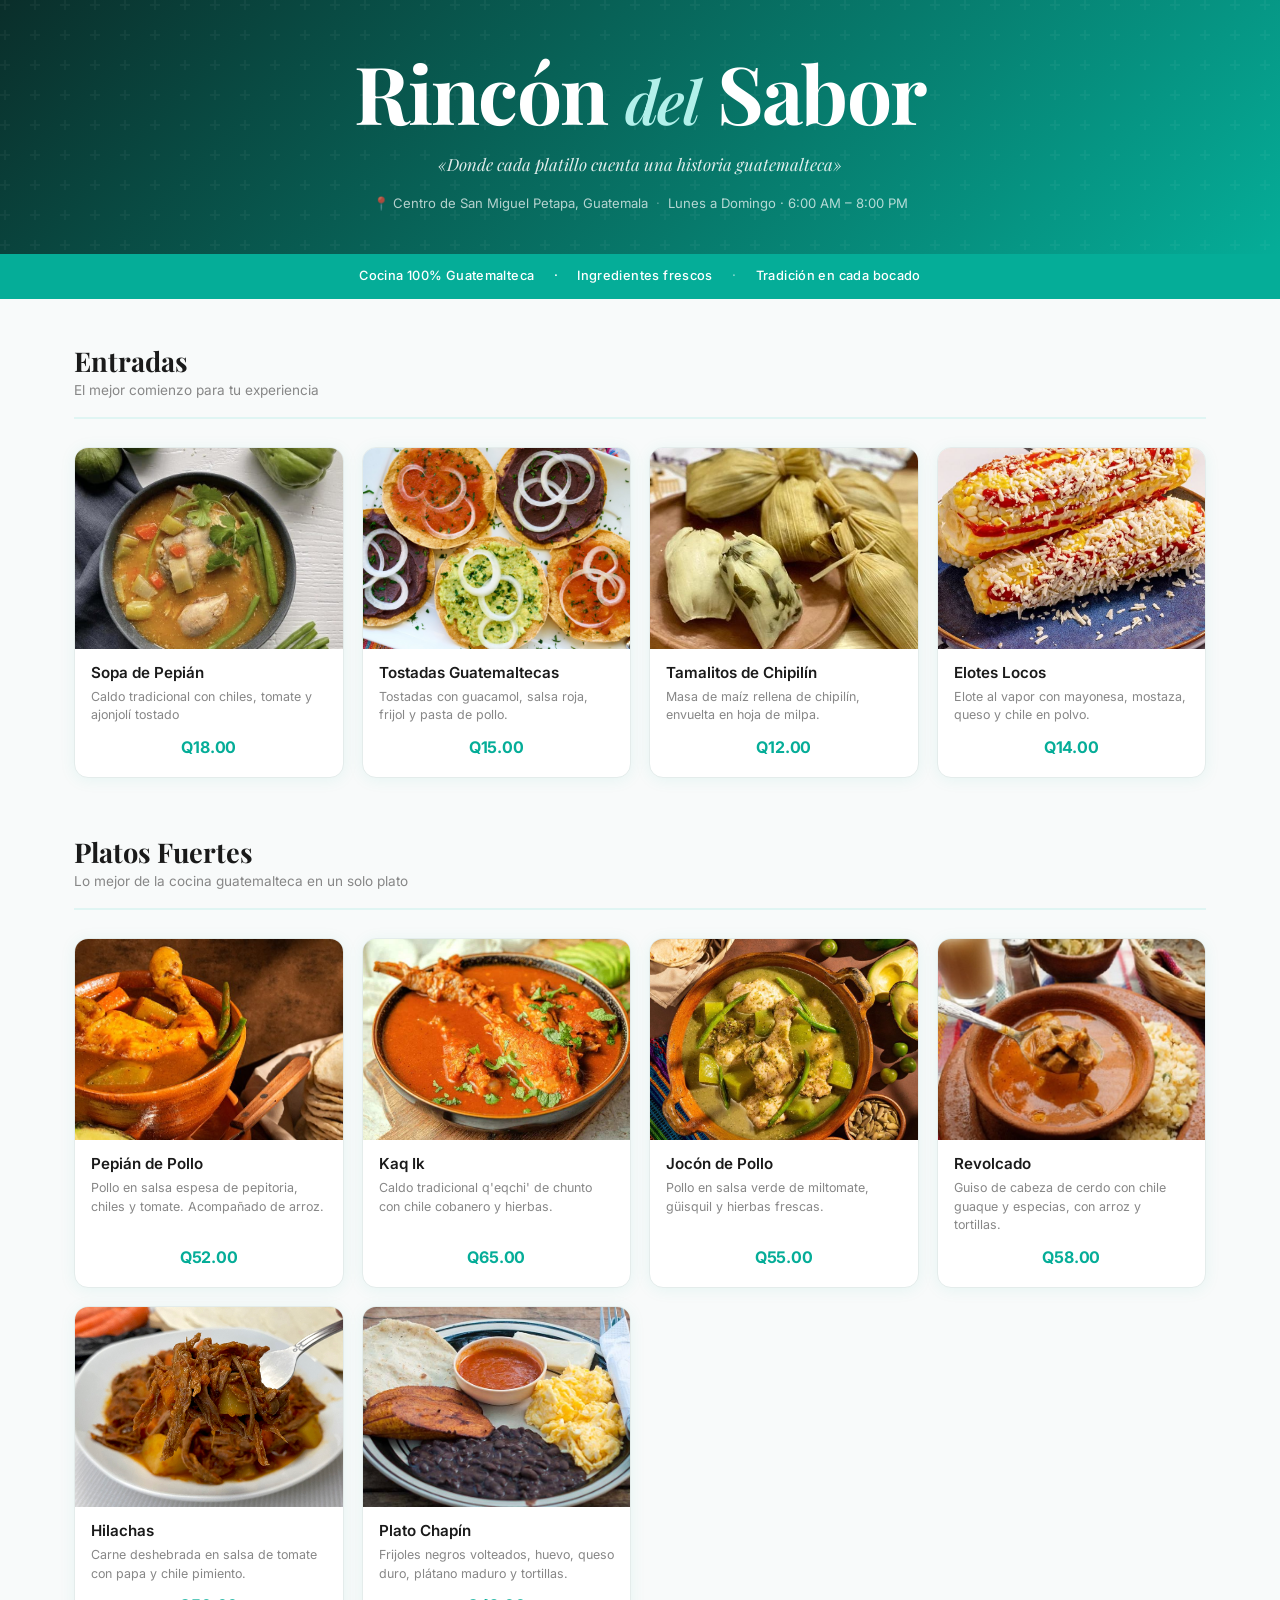
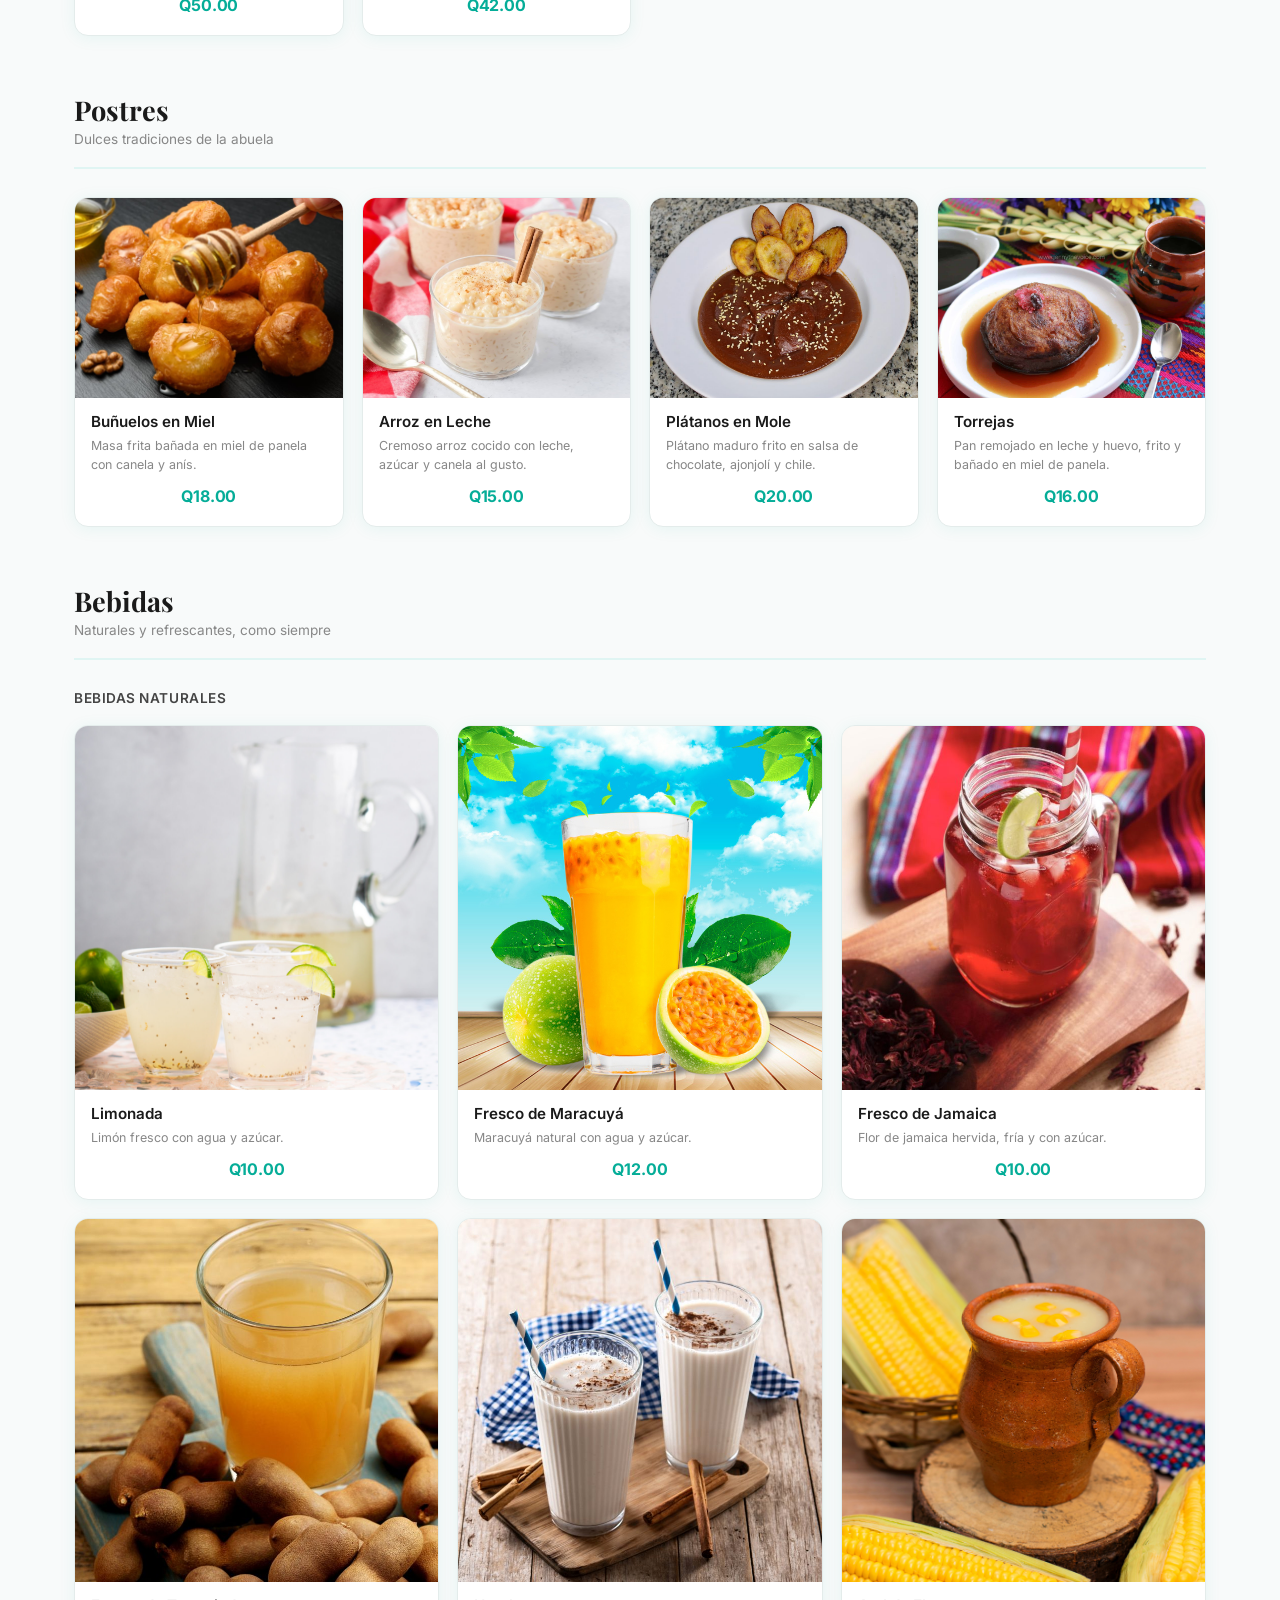
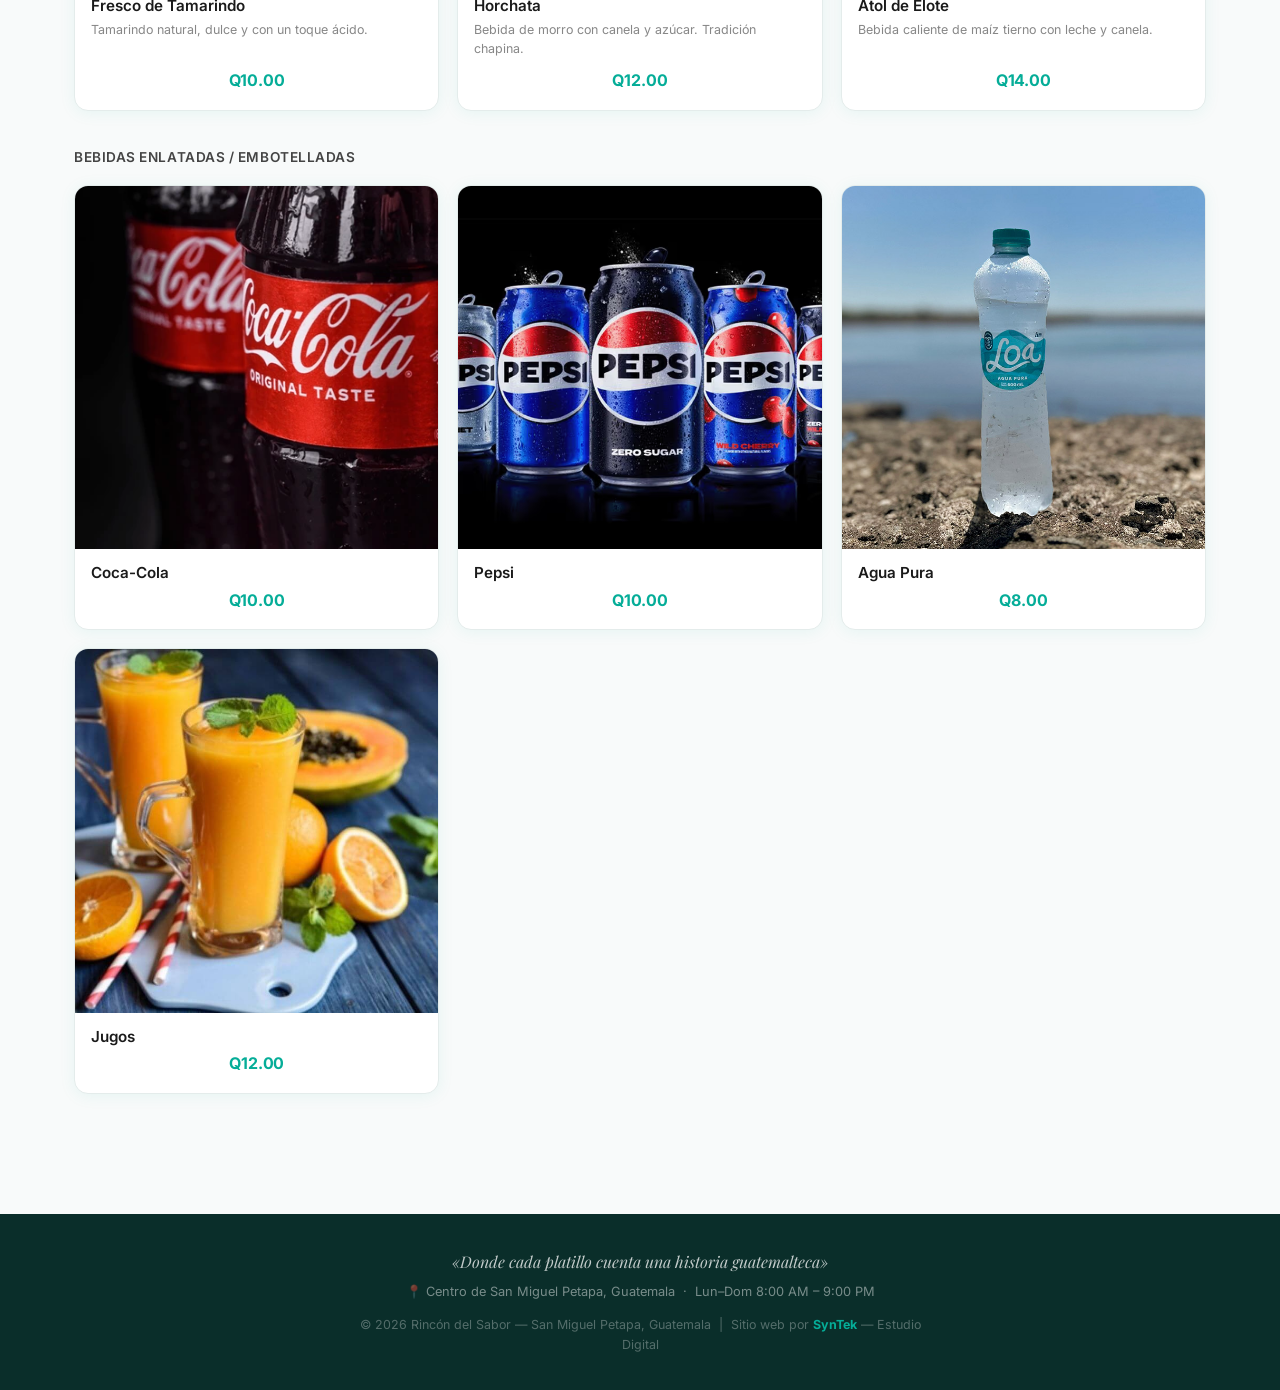
==== public/index.html @ 5f0f4503 "se hace deploy en firebase" ====
<!DOCTYPE html>
<html lang="es">
<head>
  <meta charset="UTF-8" />
  <meta name="viewport" content="width=device-width, initial-scale=1.0" />
  <title>Rincón del Sabor — Menú Digital</title>
  <link rel="preconnect" href="https://fonts.googleapis.com" />
  <link rel="preconnect" href="https://fonts.gstatic.com" crossorigin />
  <link href="https://fonts.googleapis.com/css2?family=Playfair+Display:ital,wght@0,600;0,700;1,600&family=Inter:wght@300;400;500;600&display=swap" rel="stylesheet" />
  <link rel="stylesheet" href="css/styles.css" />
</head>
<body>

  <!-- ── HEADER ── -->
  <header class="header">
    <div class="header-inner">
      <h1 class="restaurante-titulo">Rincón <em>del</em> Sabor</h1>
      <p class="header-mantra">«Donde cada platillo cuenta una historia guatemalteca»</p>
      <div class="header-meta">
        <span>📍 Centro de San Miguel Petapa, Guatemala</span>
        <span class="sep">·</span>
        <span>Lunes a Domingo · 6:00 AM – 8:00 PM</span>
      </div>
    </div>
  </header>

  <!-- ── BANDA ── -->
  <div class="banda">
    <span>Cocina 100% Guatemalteca</span>
    <span lass="bsep">·</span>
    <span> Ingredientes frescos</span>
    <span class="bsep">·</span>
    <span>Tradición en cada bocado</span>
  </div>

  <main class="main">
    <!-- ── ENTRADAS ── -->
    <section class="menu-section" id="entradas">
      <div class="section-header">
        <div>
          <h2>Entradas</h2>
          <p>El mejor comienzo para tu experiencia</p>
        </div>
      </div>
      <div class="menu-grid">

        <div class="menu-card">
          <div class="card-img">
            <img src="img/sopa-pepian.jpg" alt="Sopa de Pepián" onerror="this.parentElement.classList.add('no-img'); this.style.display='none';" />
          </div>
          <div class="card-body">
            <h3>Sopa de Pepián</h3>
            <p>Caldo tradicional con chiles, tomate y ajonjolí tostado</p>
            <span class="precio">Q18.00</span>
          </div>
        </div>

        <div class="menu-card">
          <div class="card-img">
            <img src="img/tostadas.jpg" alt="Tostadas guatemaltecas" onerror="this.parentElement.classList.add('no-img'); this.style.display='none';" />
          </div>
          <div class="card-body">
            <h3>Tostadas Guatemaltecas</h3>
            <p>Tostadas con guacamol, salsa roja, frijol y pasta de pollo.</p>
            <span class="precio">Q15.00</span>
          </div>
        </div>

        <div class="menu-card">
          <div class="card-img">
            <img src="img/tamalitos.jpg" alt="Tamalitos de chipilín" onerror="this.parentElement.classList.add('no-img'); this.style.display='none';" />
          </div>
          <div class="card-body">
            <h3>Tamalitos de Chipilín</h3>
            <p>Masa de maíz rellena de chipilín, envuelta en hoja de milpa.</p>
            <span class="precio">Q12.00</span>
          </div>
        </div>

        <div class="menu-card">
          <div class="card-img">
            <img src="img/elotes-locos.jpg" alt="Elotes Locos" onerror="this.parentElement.classList.add('no-img'); this.style.display='none';" />
          </div>
          <div class="card-body">
            <h3>Elotes Locos</h3>
            <p>Elote al vapor con mayonesa, mostaza, queso y chile en polvo.</p>
            <span class="precio">Q14.00</span>
          </div>
        </div>

      </div>
    </section>

    <!-- ── PLATOS FUERTES ── -->
    <section class="menu-section" id="platos">
      <div class="section-header">
        <div>
          <h2>Platos Fuertes</h2>
          <p>Lo mejor de la cocina guatemalteca en un solo plato</p>
        </div>
      </div>
      <div class="menu-grid">

        <div class="menu-card">
          <div class="card-img">
            <img src="img/pepian-pollo.jpg" alt="Pepián de Pollo" onerror="this.parentElement.classList.add('no-img'); this.style.display='none';" />
          </div>
          <div class="card-body">
            <h3>Pepián de Pollo</h3>
            <p>Pollo en salsa espesa de pepitoria, chiles y tomate. Acompañado de arroz.</p>
            <span class="precio">Q52.00</span>
          </div>
        </div>

        <div class="menu-card">
          <div class="card-img">
            <img src="img/kaq-ik.jpg" alt="Kaq Ik" onerror="this.parentElement.classList.add('no-img'); this.style.display='none';" />
          </div>
          <div class="card-body">
            <h3>Kaq Ik</h3>
            <p>Caldo tradicional q'eqchi' de chunto con chile cobanero y hierbas.</p>
            <span class="precio">Q65.00</span>
          </div>
        </div>

        <div class="menu-card">
          <div class="card-img">
            <img src="img/jocon.jpg" alt="Jocón de Pollo" onerror="this.parentElement.classList.add('no-img'); this.style.display='none';" />
          </div>
          <div class="card-body">
            <h3>Jocón de Pollo</h3>
            <p>Pollo en salsa verde de miltomate, güisquil y hierbas frescas.</p>
            <span class="precio">Q55.00</span>
          </div>
        </div>

        <div class="menu-card">
          <div class="card-img">
            <img src="img/revolcado.jpg" alt="Revolcado" onerror="this.parentElement.classList.add('no-img'); this.style.display='none';" />
          </div>
          <div class="card-body">
            <h3>Revolcado</h3>
            <p>Guiso de cabeza de cerdo con chile guaque y especias, con arroz y tortillas.</p>
            <span class="precio">Q58.00</span>
          </div>
        </div>

        <div class="menu-card">
          <div class="card-img">
            <img src="img/hilachas.jpg" alt="Hilachas" onerror="this.parentElement.classList.add('no-img'); this.style.display='none';" />
          </div>
          <div class="card-body">
            <h3>Hilachas</h3>
            <p>Carne deshebrada en salsa de tomate con papa y chile pimiento.</p>
            <span class="precio">Q50.00</span>
          </div>
        </div>

        <div class="menu-card">
          <div class="card-img">
            <img src="img/frijoles-negros.jpg" alt="Plato Chapín" onerror="this.parentElement.classList.add('no-img'); this.style.display='none';" />
          </div>
          <div class="card-body">
            <h3>Plato Chapín</h3>
            <p>Frijoles negros volteados, huevo, queso duro, plátano maduro y tortillas.</p>
            <span class="precio">Q42.00</span>
          </div>
        </div>

      </div>
    </section>

    <!-- ── POSTRES ── -->
    <section class="menu-section" id="postres">
      <div class="section-header">
        <div>
          <h2>Postres</h2>
          <p>Dulces tradiciones de la abuela</p>
        </div>
      </div>
      <div class="menu-grid">

        <div class="menu-card">
          <div class="card-img">
            <img src="img/buñuelos.jpg" alt="Buñuelos" onerror="this.parentElement.classList.add('no-img'); this.style.display='none';" />
          </div>
          <div class="card-body">
            <h3>Buñuelos en Miel</h3>
            <p>Masa frita bañada en miel de panela con canela y anís.</p>
            <span class="precio">Q18.00</span>
          </div>
        </div>

        <div class="menu-card">
          <div class="card-img">
            <img src="img/arroz-leche.jpg" alt="Arroz en Leche" onerror="this.parentElement.classList.add('no-img'); this.style.display='none';" />
          </div>
          <div class="card-body">
            <h3>Arroz en Leche</h3>
            <p>Cremoso arroz cocido con leche, azúcar y canela al gusto.</p>
            <span class="precio">Q15.00</span>
          </div>
        </div>

        <div class="menu-card">
          <div class="card-img">
            <img src="img/platanos-en-mole.jpg" alt="Plátanos en Mole" onerror="this.parentElement.classList.add('no-img'); this.style.display='none';" />
          </div>
          <div class="card-body">
            <h3>Plátanos en Mole</h3>
            <p>Plátano maduro frito en salsa de chocolate, ajonjolí y chile.</p>
            <span class="precio">Q20.00</span>
          </div>
        </div>

        <div class="menu-card">
          <div class="card-img">
            <img src="img/torrejas.jpg" alt="Torrejas" onerror="this.parentElement.classList.add('no-img'); this.style.display='none';" />
          </div>
          <div class="card-body">
            <h3>Torrejas</h3>
            <p>Pan remojado en leche y huevo, frito y bañado en miel de panela.</p>
            <span class="precio">Q16.00</span>
          </div>
        </div>

      </div>
    </section>

    <!-- ── BEBIDAS ── -->
    <section class="menu-section" id="bebidas">
      <div class="section-header">
        <div>
          <h2>Bebidas</h2>
          <p>Naturales y refrescantes, como siempre</p>
        </div>
      </div>

      <div class="bebidas-cols">

        <div class="bebidas-grupo">
          <h4 class="grupo-titulo">Bebidas Naturales</h4>
          <div class="menu-grid bebidas-grid">

            <div class="menu-card bebida-card">
              <div class="card-img">
                <img src="img/limonada.jpg" alt="Limonada" onerror="this.parentElement.classList.add('no-img'); this.style.display='none';" />
              </div>
              <div class="card-body">
                <h3>Limonada</h3>
                <p>Limón fresco con agua y azúcar.</p>
                <span class="precio">Q10.00</span>
              </div>
            </div>

            <div class="menu-card bebida-card">
              <div class="card-img">
                <img src="img/maracuya.jpg" alt="Fresco de Maracuyá" onerror="this.parentElement.classList.add('no-img'); this.style.display='none';" />
              </div>
              <div class="card-body">
                <h3>Fresco de Maracuyá</h3>
                <p>Maracuyá natural con agua y azúcar.</p>
                <span class="precio">Q12.00</span>
              </div>
            </div>

            <div class="menu-card bebida-card">
              <div class="card-img">
                <img src="img/jamaica.jpg" alt="Fresco de Jamaica" onerror="this.parentElement.classList.add('no-img'); this.style.display='none';" />
              </div>
              <div class="card-body">
                <h3>Fresco de Jamaica</h3>
                <p>Flor de jamaica hervida, fría y con azúcar.</p>
                <span class="precio">Q10.00</span>
              </div>
            </div>

            <div class="menu-card bebida-card">
              <div class="card-img">
                <img src="img/tamarindo.jpg" alt="Fresco de Tamarindo" onerror="this.parentElement.classList.add('no-img'); this.style.display='none';" />
              </div>
              <div class="card-body">
                <h3>Fresco de Tamarindo</h3>
                <p>Tamarindo natural, dulce y con un toque ácido.</p>
                <span class="precio">Q10.00</span>
              </div>
            </div>

            <div class="menu-card bebida-card">
              <div class="card-img">
                <img src="img/horchata.jpg" alt="Horchata" onerror="this.parentElement.classList.add('no-img'); this.style.display='none';" />
              </div>
              <div class="card-body">
                <h3>Horchata</h3>
                <p>Bebida de morro con canela y azúcar. Tradición chapina.</p>
                <span class="precio">Q12.00</span>
              </div>
            </div>

            <div class="menu-card bebida-card">
              <div class="card-img">
                <img src="img/atol-elote.png" alt="Atol de Elote" onerror="this.parentElement.classList.add('no-img'); this.style.display='none';" />
              </div>
              <div class="card-body">
                <h3>Atol de Elote</h3>
                <p>Bebida caliente de maíz tierno con leche y canela.</p>
                <span class="precio">Q14.00</span>
              </div>
            </div>

          </div>
        </div>

        <div class="bebidas-grupo">
          <h4 class="grupo-titulo">Bebidas Enlatadas / Embotelladas</h4>
          <div class="menu-grid bebidas-grid">

            <div class="menu-card bebida-card">
              <div class="card-img">
                <img src="img/coca-cola.jpg" alt="Coca-Cola" onerror="this.parentElement.classList.add('no-img'); this.style.display='none';" />
              </div>
              <div class="card-body">
                <h3>Coca-Cola</h3>
                <span class="precio">Q10.00</span>
              </div>
            </div>

            <div class="menu-card bebida-card">
              <div class="card-img">
                <img src="img/pepsi.jpg" alt="Pepsi" onerror="this.parentElement.classList.add('no-img'); this.style.display='none';" />

              </div>
              <div class="card-body">
                <h3>Pepsi</h3>
                <span class="precio">Q10.00</span>
              </div>
            </div>

            <div class="menu-card bebida-card">
              <div class="card-img">
                <img src="img/agua-pura.jpg" alt="Agua Pura" onerror="this.parentElement.classList.add('no-img'); this.style.display='none';" />
              </div>
              <div class="card-body">
                <h3>Agua Pura</h3>
                <span class="precio">Q8.00</span>
              </div>
            </div>

            <div class="menu-card bebida-card">
              <div class="card-img">
                <img src="img/jugo.jpg" alt="Jugo de Naranja" onerror="this.parentElement.classList.add('no-img'); this.style.display='none';" />
              </div>
              <div class="card-body">
                <h3>Jugos</h3>
                <span class="precio">Q12.00</span>
              </div>
            </div>

          </div>
        </div>

      </div>
    </section>

  </main>

  <!-- ── FOOTER MINIMALISTA ── -->
  <footer class="footer">
    <div class="footer-inner">
      <p class="footer-mantra">«Donde cada platillo cuenta una historia guatemalteca»</p>
      <p class="footer-info">📍 Centro de San Miguel Petapa, Guatemala &nbsp;·&nbsp; Lun–Dom 8:00 AM – 9:00 PM</p>
      <p class="footer-credit">© 2026 Rincón del Sabor — San Miguel Petapa, Guatemala &nbsp;|&nbsp; Sitio web por <strong>SynTek</strong> — Estudio Digital</p>
    </div>
  </footer>

  <script src="js/main.js"></script>
</body>
</html>
---- public/css/styles.css ----
/* ── VARIABLES ── */
:root {
  --teal:       #05AD98;
  --teal-dark:  #048a79;
  --teal-light: #e0f5f3;
  --gray:       #878787;
  --gray-light: #BBBFBF;
  --white:      #FFFFFF;
  --bg:         #f8fafa;
  --text:       #1a1a1a;
  --text-mid:   #444444;
  --text-soft:  #878787;
  --card-bg:    #ffffff;
  --border:     #e4eceb;
  --radius:     14px;
  --shadow:     0 2px 16px rgba(5,173,152,0.08);
  --shadow-hover: 0 8px 32px rgba(5,173,152,0.16);
  --transition: 0.28s ease;
}

*, *::before, *::after { box-sizing: border-box; margin: 0; padding: 0; }
html { scroll-behavior: smooth; }
body { font-family: 'Inter', sans-serif; background: var(--bg); color: var(--text); line-height: 1.6; overflow-x: hidden; }
img { max-width: 100%; display: block; }
a { text-decoration: none; color: inherit; }

/* ── HEADER ── */
.header {
  background: linear-gradient(135deg, #0a2e2a 0%, #05AD98 100%);
  padding: 48px 24px 40px;
  text-align: center;
  position: relative;
  overflow: hidden;
}
.header::before {
  content: '';
  position: absolute; inset: 0;
  background: url("data:image/svg+xml,%3Csvg width='60' height='60' viewBox='0 0 60 60' xmlns='http://www.w3.org/2000/svg'%3E%3Cg fill='none'%3E%3Cg fill='%23ffffff' fill-opacity='0.04'%3E%3Cpath d='M36 34v-4h-2v4h-4v2h4v4h2v-4h4v-2h-4zm0-30V0h-2v4h-4v2h4v4h2V6h4V4h-4zM6 34v-4H4v4H0v2h4v4h2v-4h4v-2H6zM6 4V0H4v4H0v2h4v4h2V6h4V4H6z'/%3E%3C/g%3E%3C/g%3E%3C/svg%3E");
}
.header-inner { position: relative; z-index: 1; max-width: 700px; margin: 0 auto; }
.logo-wrap { display: flex; justify-content: center; margin-bottom: 16px; }
.header-logo { height: 100px; object-fit: contain; filter: drop-shadow(0 4px 16px rgba(0,0,0,0.2)); }
.logo-text { flex-direction: column; align-items: center; }
.lt-main { font-family: 'Playfair Display', serif; font-size: 2.8rem; font-weight: 700; color: #fff; line-height: 1; }
.lt-sep { font-family: 'Playfair Display', serif; font-size: 1.1rem; color: rgba(255,255,255,0.7); font-style: italic; margin: 2px 0; }
.lt-accent { font-family: 'Playfair Display', serif; font-size: 2.8rem; font-weight: 700; color: #b2f0ea; line-height: 1; }
.header-mantra {
  font-family: 'Playfair Display', serif;
  font-size: 1.05rem; font-style: italic;
  color: rgba(255,255,255,0.88); margin-bottom: 16px; line-height: 1.5;
}
.header-meta { display: flex; justify-content: center; gap: 8px; flex-wrap: wrap; font-size: 0.82rem; color: rgba(255,255,255,0.7); }
.header-meta .sep { opacity: 0.5; }

/* ── BANDA ── */
.banda {
  background: var(--teal);
  padding: 12px 24px;
  display: flex; justify-content: center; align-items: center;
  gap: 1.2rem; flex-wrap: wrap;
}
.banda span { font-size: 0.8rem; color: #fff; font-weight: 500; letter-spacing: 0.03em; white-space: nowrap; }
.bsep { opacity: 0.5; }

/* ── MAIN ── */
.main { max-width: 1180px; margin: 0 auto; padding: 48px 24px 60px; }

/* ── SECTION ── */
.menu-section { margin-bottom: 60px; }
.section-header {
  display: flex; align-items: center; gap: 16px;
  margin-bottom: 28px;
  padding-bottom: 16px;
  border-bottom: 2px solid var(--teal-light);
}
.section-icon { font-size: 2rem; line-height: 1; }
.section-header h2 {
  font-family: 'Playfair Display', serif;
  font-size: 1.7rem; font-weight: 700; color: var(--text);
  line-height: 1.1; margin-bottom: 3px;
}
.section-header p { font-size: 0.85rem; color: var(--text-soft); }

/* ── GRID ── */
.menu-grid {
  display: grid;
  grid-template-columns: repeat(4, 1fr);
  gap: 18px;
}
.bebidas-grid { grid-template-columns: repeat(3, 1fr); }

/* ── CARD ── */
.menu-card {
  background: var(--card-bg);
  border: 1px solid var(--border);
  border-radius: var(--radius);
  overflow: hidden;
  box-shadow: var(--shadow);
  transition: transform var(--transition), box-shadow var(--transition), border-color var(--transition);
  display: flex; flex-direction: column;
}
.menu-card:hover {
  transform: translateY(-5px);
  box-shadow: var(--shadow-hover);
  border-color: rgba(5,173,152,0.3);
}
.card-img {
  position: relative;
  aspect-ratio: 4/3;
  background: var(--teal-light);
  overflow: hidden;
}
.bebida-card .card-img { aspect-ratio: 1/1; }
.card-img img { width: 100%; height: 100%; object-fit: cover; transition: transform 0.4s ease; }
.menu-card:hover .card-img img { transform: scale(1.06); }
.img-fallback {
  position: absolute; inset: 0;
  display: flex; align-items: center; justify-content: center;
  font-size: 2.2rem;
  background: linear-gradient(135deg, var(--teal-light), #c8edea);
}
.card-img.no-img .img-fallback { display: flex; }
.card-img:not(.no-img) .img-fallback { display: none; }
.card-body {
  padding: 14px 16px 16px;
  display: flex; flex-direction: column; flex: 1;
}
.card-body h3 {
  font-size: 0.95rem; font-weight: 600;
  color: var(--text); margin-bottom: 5px; line-height: 1.3;
}
.card-body p {
  font-size: 0.78rem; color: var(--text-soft);
  line-height: 1.5; flex: 1; margin-bottom: 10px;
}
.precio {
  font-size: 1rem; font-weight: 700;
  color: var(--teal); letter-spacing: -0.01em;
  text-align: center;
}

/* ── BEBIDAS ── */
.bebidas-cols { display: flex; flex-direction: column; gap: 36px; }
.grupo-titulo {
  font-size: 0.85rem; font-weight: 600;
  color: var(--text-mid); letter-spacing: 0.04em;
  text-transform: uppercase; margin-bottom: 16px;
  display: flex; align-items: center; gap: 8px;
}

/* ── FOOTER ── */
.footer {
  background: #0a2e2a;
  padding: 36px 24px;
  text-align: center;
}
.footer-inner { max-width: 600px; margin: 0 auto; display: flex; flex-direction: column; gap: 8px; }
.footer-mantra {
  font-family: 'Playfair Display', serif;
  font-size: 1rem; font-style: italic;
  color: rgba(255,255,255,0.75); line-height: 1.5;
}
.footer-info { font-size: 0.8rem; color: rgba(255,255,255,0.45); }
.footer-credit { font-size: 0.78rem; color: rgba(255,255,255,0.3); margin-top: 4px; }
.footer-credit strong { color: var(--teal); }

/* ── RESPONSIVE ── */
@media (max-width: 1024px) {
  .menu-grid { grid-template-columns: repeat(3, 1fr); }
  .bebidas-grid { grid-template-columns: repeat(3, 1fr); }
}
@media (max-width: 768px) {
  .menu-grid { grid-template-columns: repeat(2, 1fr); }
  .bebidas-grid { grid-template-columns: repeat(2, 1fr); }
  .header { padding: 36px 20px 28px; }
}
@media (max-width: 480px) {
  .menu-grid { grid-template-columns: repeat(2, 1fr); gap: 12px; }
  .bebidas-grid { grid-template-columns: repeat(2, 1fr); }
  .section-header h2 { font-size: 1.4rem; }
}

/* ── FADE IN ── */
.menu-card { opacity: 0; transform: translateY(16px); transition: opacity 0.5s ease, transform 0.5s ease, box-shadow var(--transition), border-color var(--transition); }
.menu-card.visible { opacity: 1; transform: translateY(0); }
.menu-card:hover { transform: translateY(-5px) !important; }

.restaurante-titulo {
  font-family: 'Playfair Display', serif;
  font-size: clamp(2.8rem, 8vw, 5rem);
  font-weight: 700;
  color: #ffffff;
  line-height: 1.1;
  margin-bottom: 16px;
  letter-spacing: -0.02em;
}

/* TITULO */
.restaurante-titulo em {
  color: #b2f0ea;
  font-style: italic;
  font-weight: 600;
  font-size: 0.75em;
}
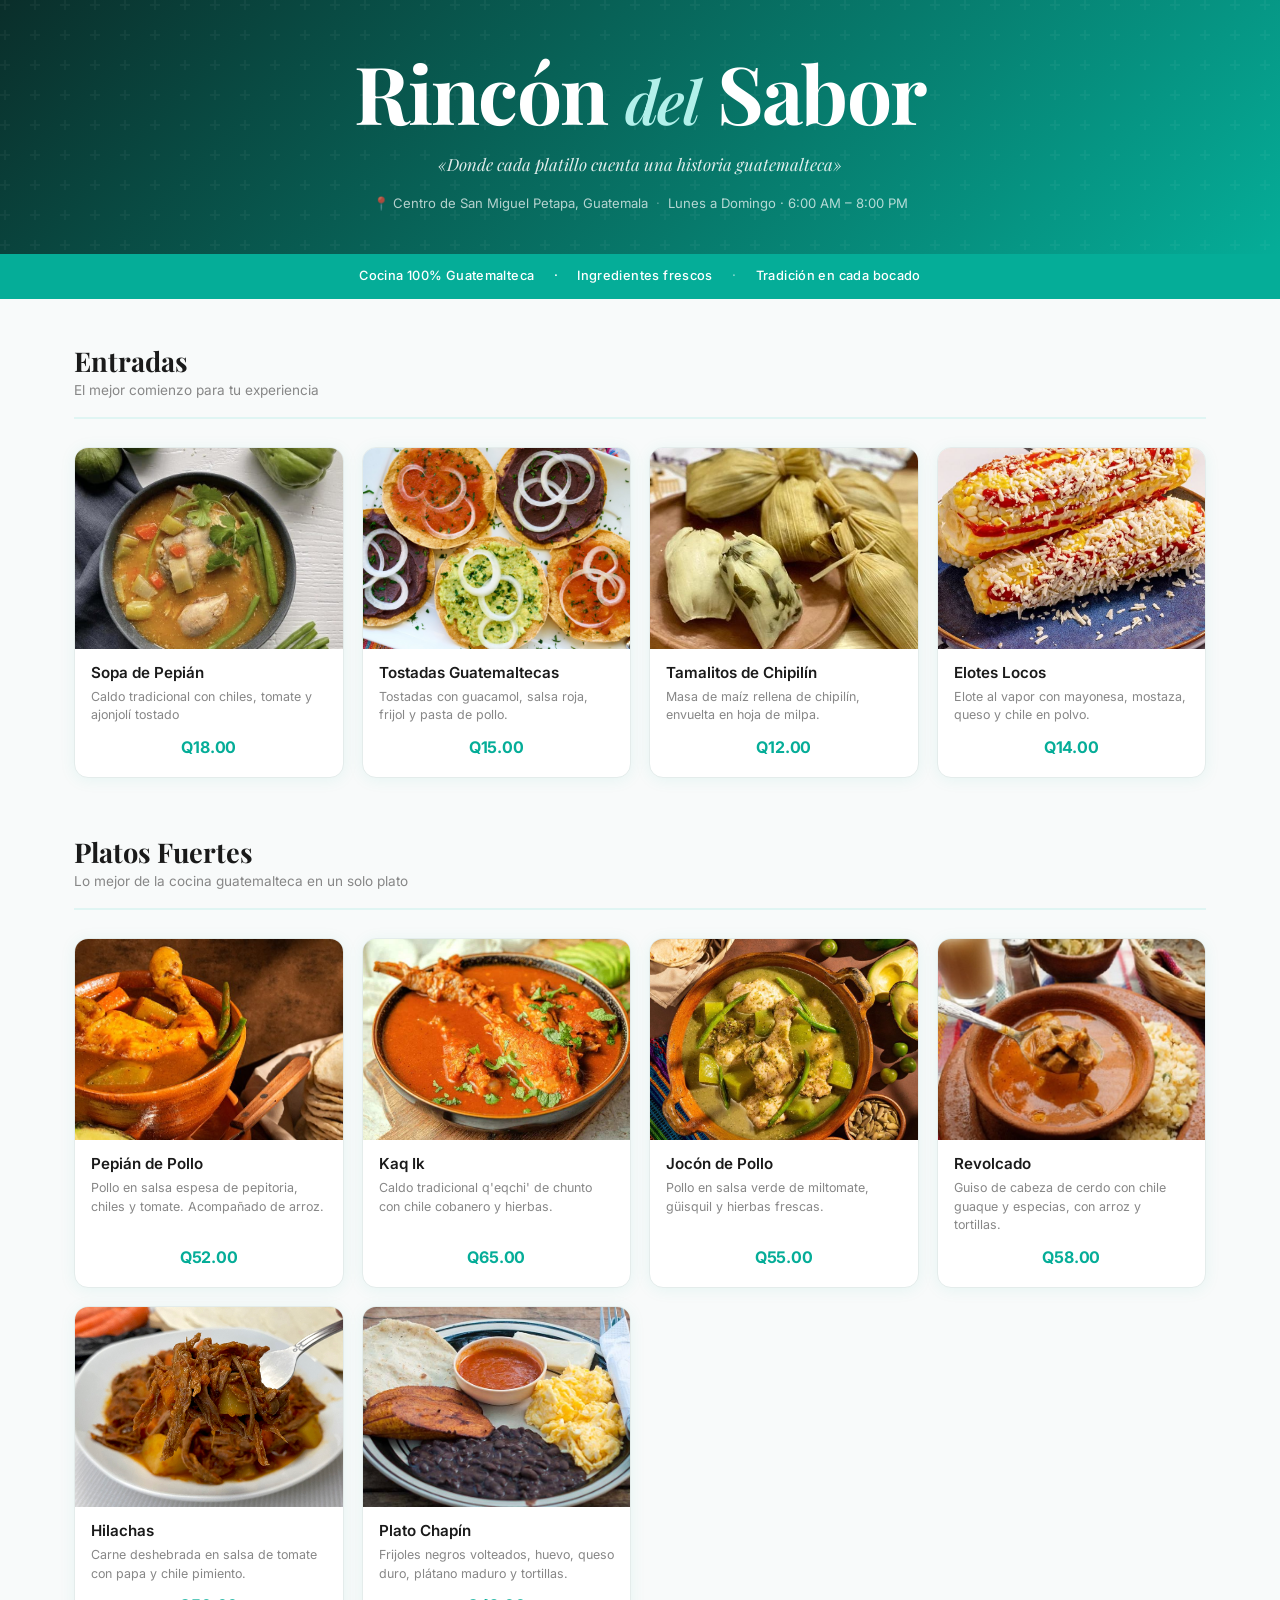
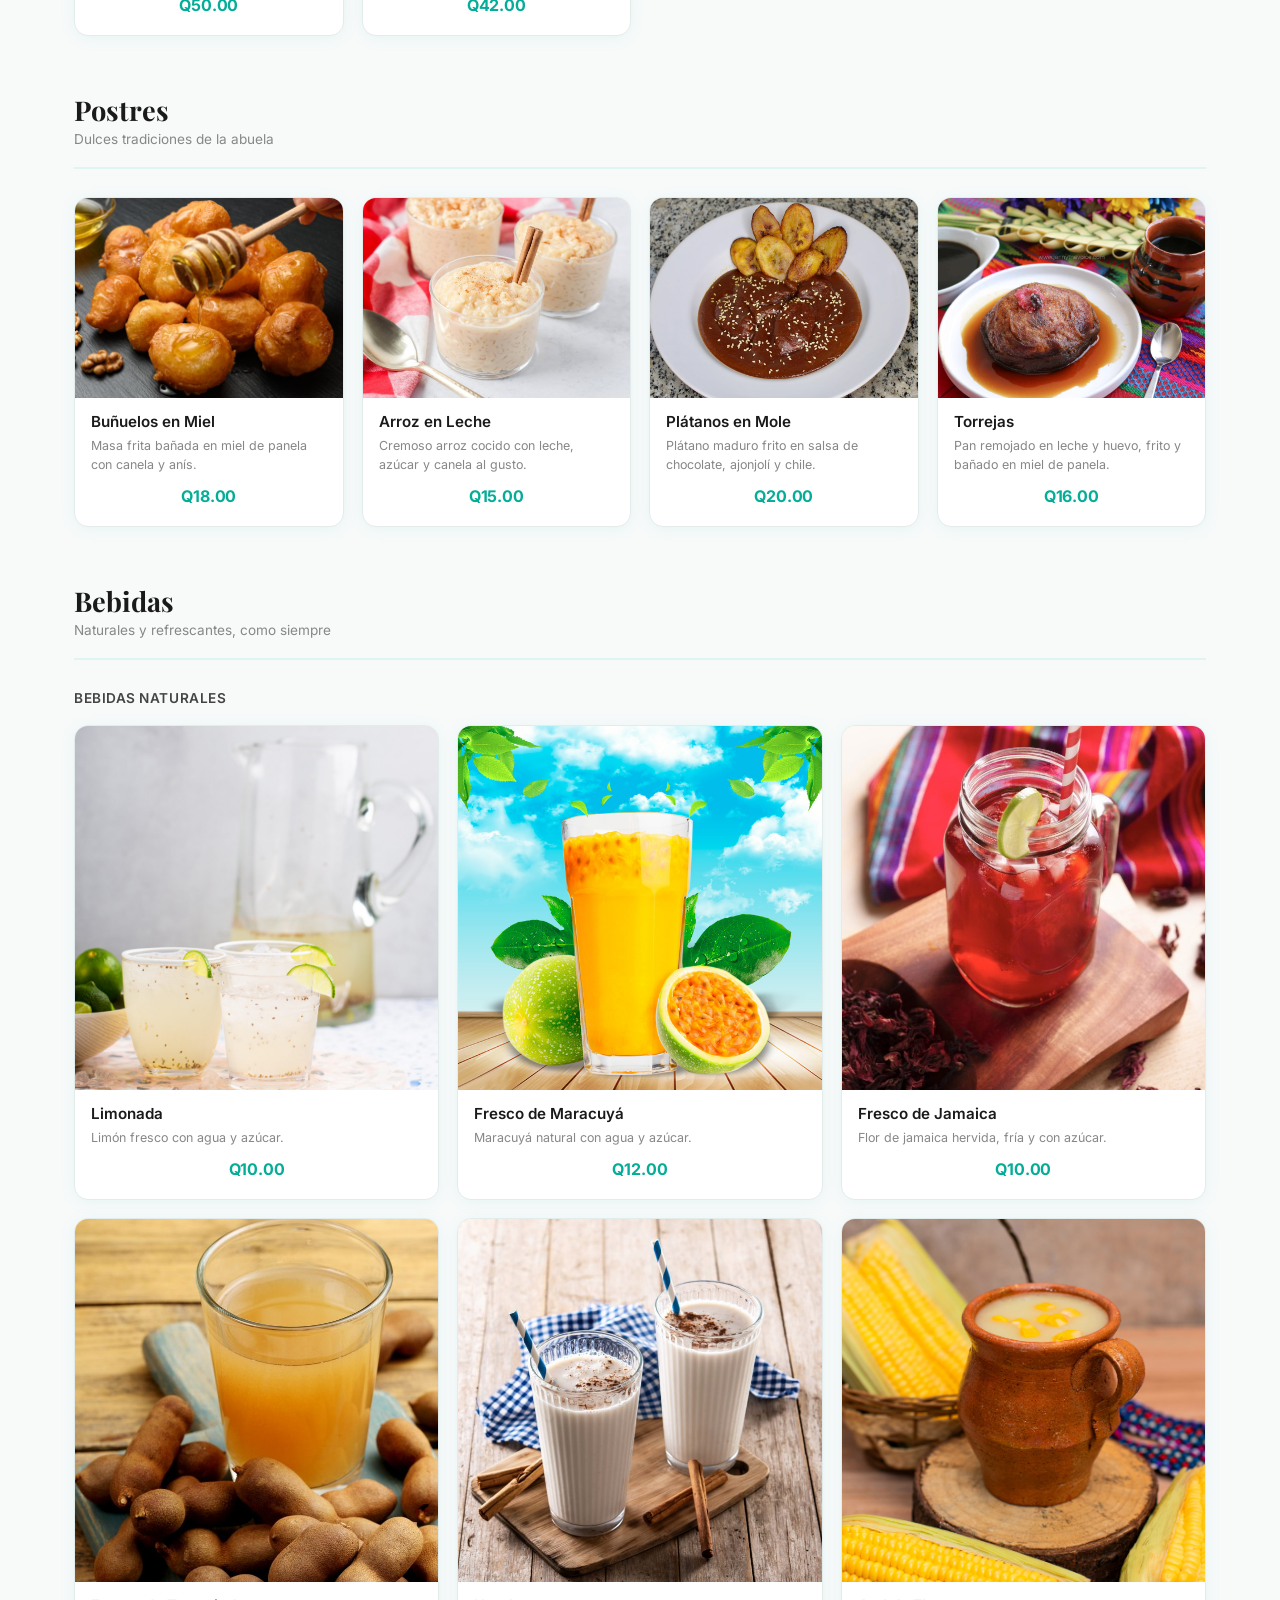
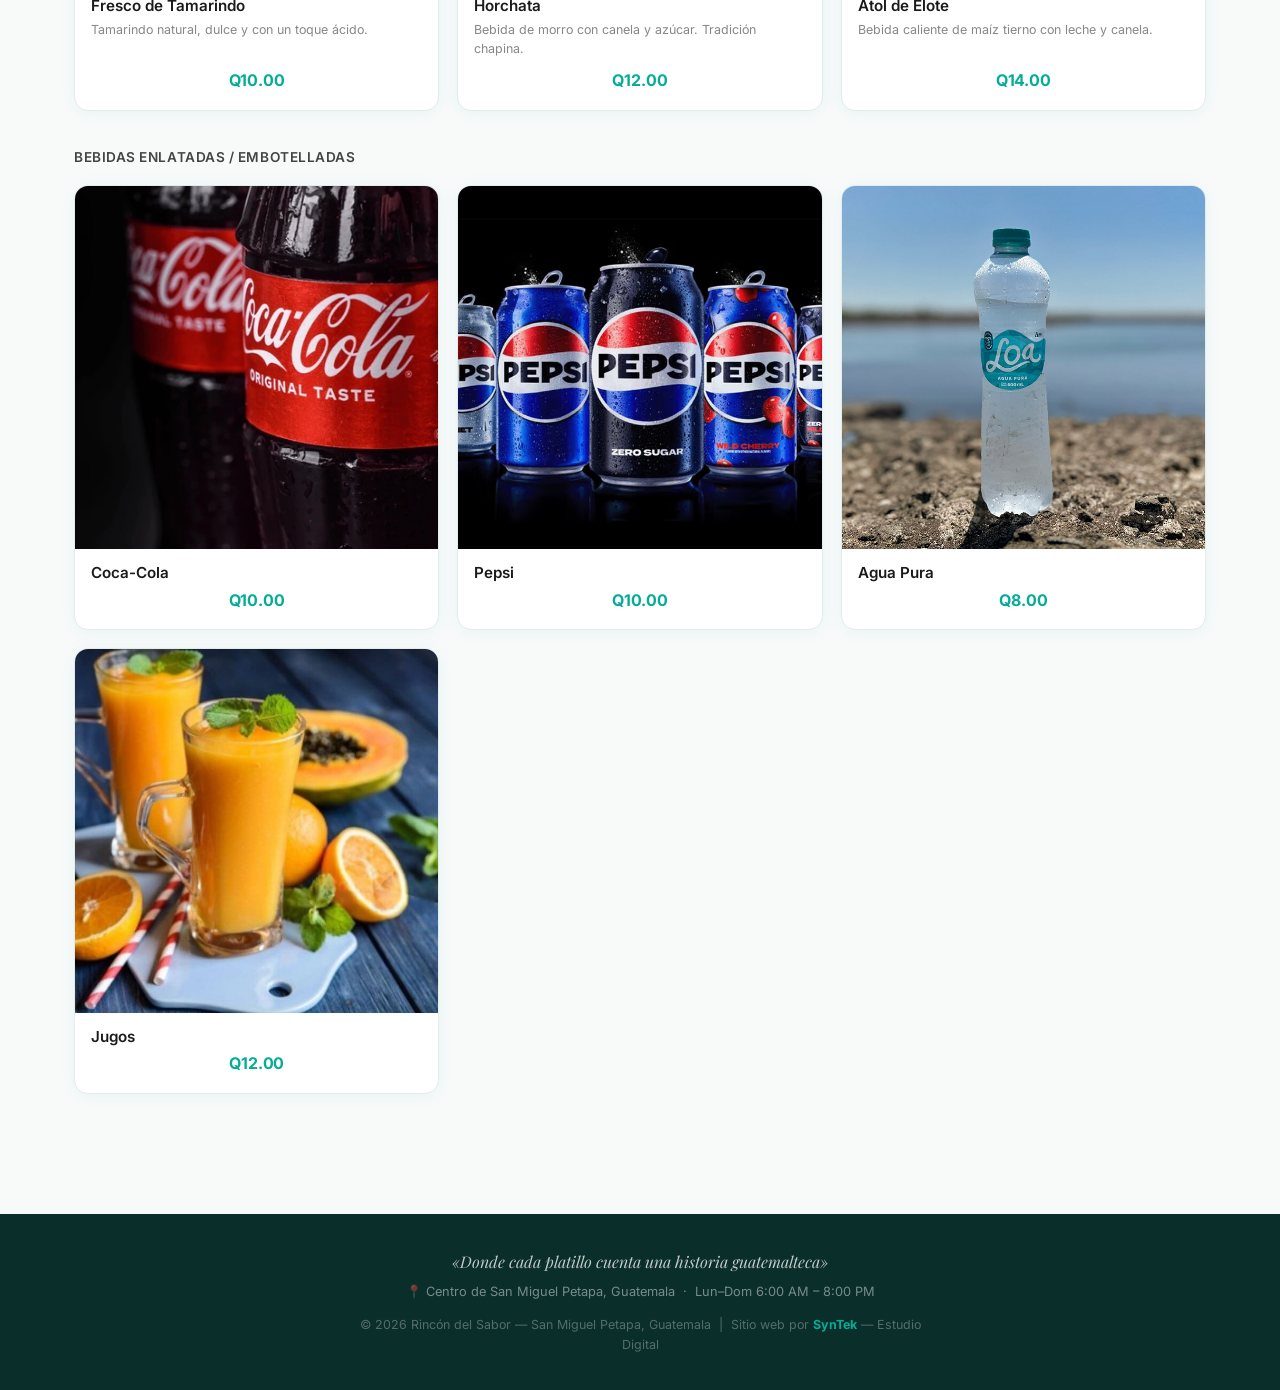
==== commit c9defa18: "se actualizan horarios de atencion" ====
--- a/public/index.html
+++ b/public/index.html
@@ -368,7 +368,7 @@
   <footer class="footer">
     <div class="footer-inner">
       <p class="footer-mantra">«Donde cada platillo cuenta una historia guatemalteca»</p>
-      <p class="footer-info">📍 Centro de San Miguel Petapa, Guatemala &nbsp;·&nbsp; Lun–Dom 8:00 AM – 9:00 PM</p>
+      <p class="footer-info">📍 Centro de San Miguel Petapa, Guatemala &nbsp;·&nbsp; Lun–Dom 6:00 AM – 8:00 PM</p>
       <p class="footer-credit">© 2026 Rincón del Sabor — San Miguel Petapa, Guatemala &nbsp;|&nbsp; Sitio web por <strong>SynTek</strong> — Estudio Digital</p>
     </div>
   </footer>
